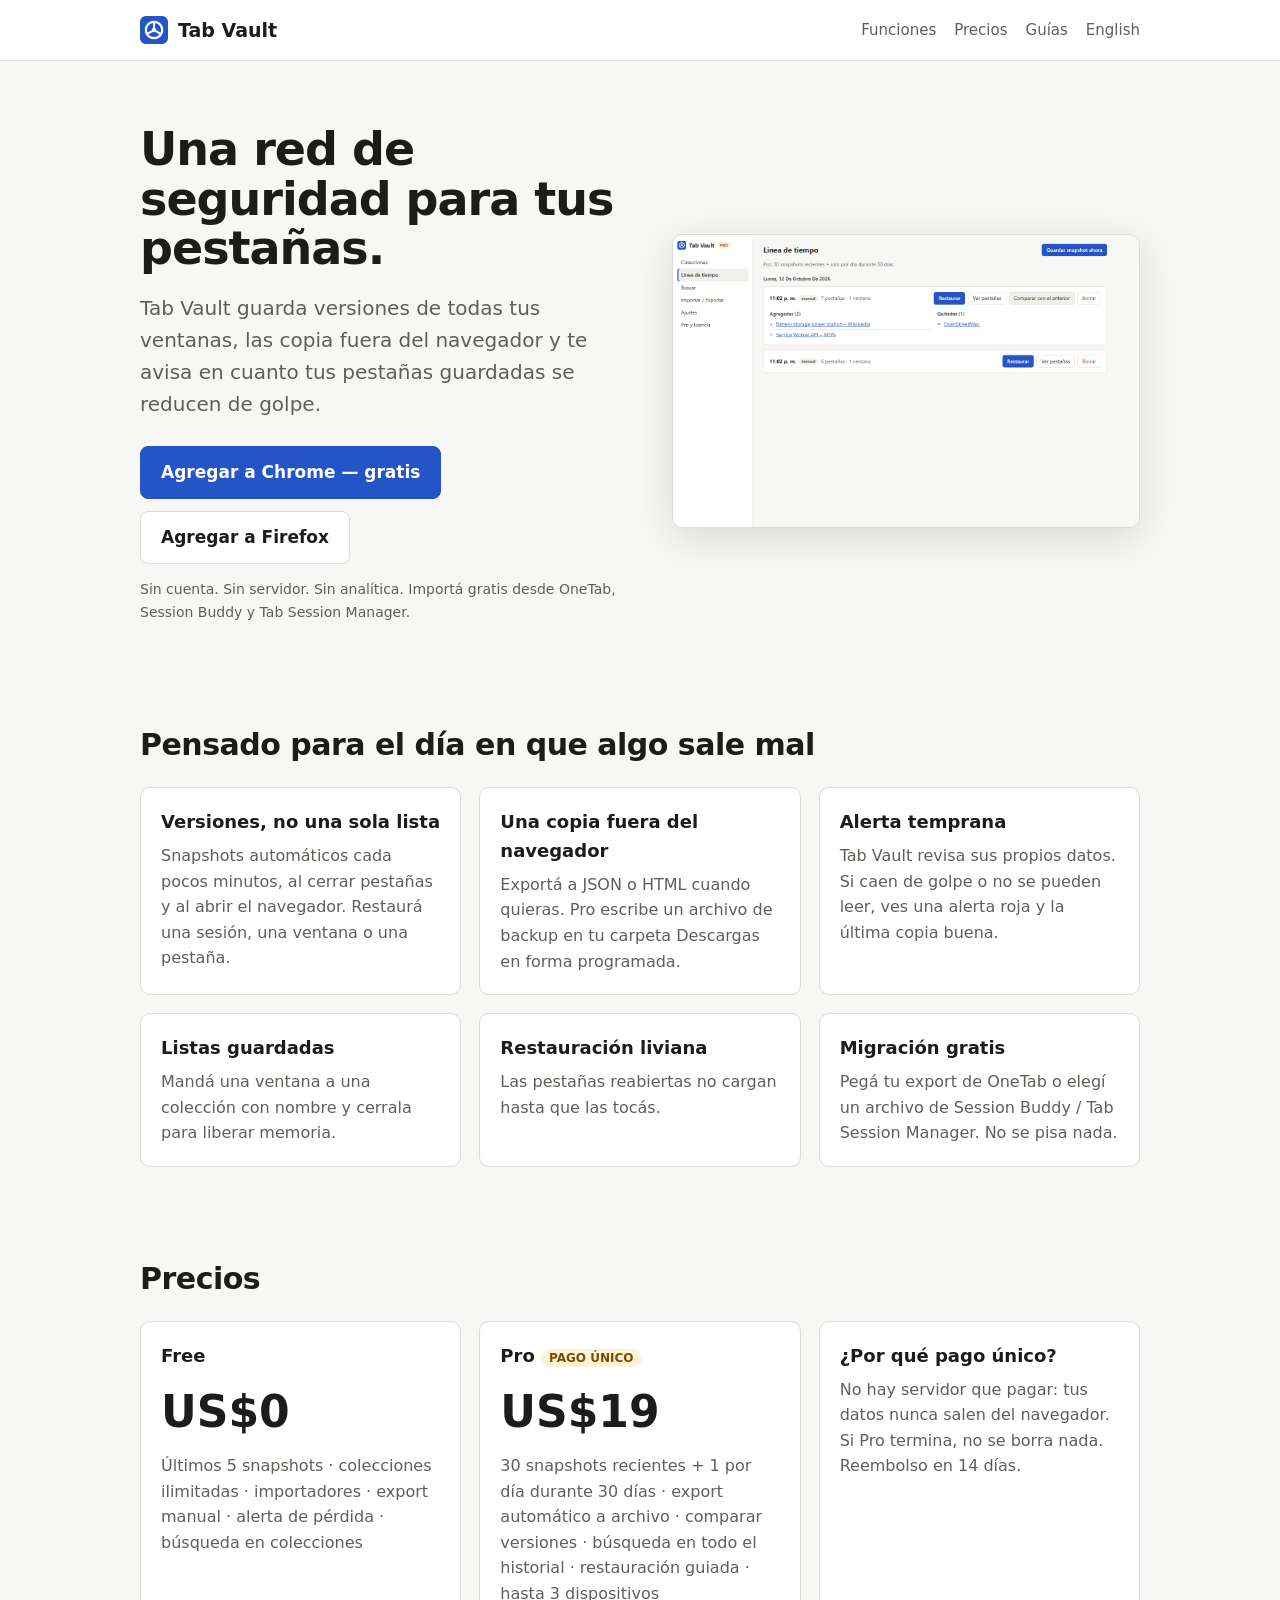
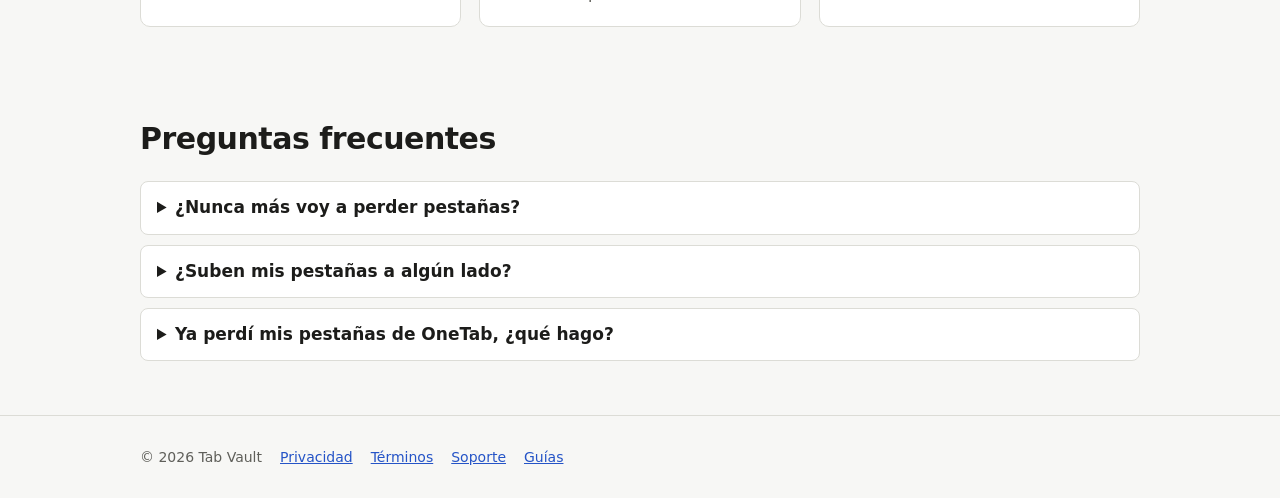
==== es/index.html @ 11bf00ca "Landing de Tab Vault Co-Authored-By: Claude Opus 5.5 <noreply@anthropic.com>" ====
<!doctype html>
<html lang="es">
<head>
  <meta charset="utf-8">
  <meta name="viewport" content="width=device-width, initial-scale=1">
  <title>Tab Vault — copias versionadas y locales de tus pestañas</title>
  <meta name="description" content="Snapshots automáticos y versionados de tus pestañas, listas guardadas, export a archivo y alerta si tus pestañas guardadas desaparecen de golpe. 100% local.">
  <link rel="icon" href="../img/icon-48.png">
  <link rel="stylesheet" href="../styles.css">
</head>
<body>
<header class="top"><div class="wrap">
  <a class="logo" href="../es/"><img src="../img/icon-48.png" width="28" height="28" alt="">Tab Vault</a>
  <nav><a href="../es/#funciones">Funciones</a><a href="../es/#precios">Precios</a><a href="../guides/">Guías</a><a href="../">English</a></nav>
</div></header>
<main class="wrap">
<div class="hero">
  <div>
    <h1>Una red de seguridad para tus pestañas.</h1>
    <p class="lead">Tab Vault guarda versiones de todas tus ventanas, las copia fuera del navegador y te avisa en cuanto tus pestañas guardadas se reducen de golpe.</p>
    <div class="btns">
      <a class="btn primary" href="#instalar">Agregar a Chrome — gratis</a>
      <a class="btn" href="#instalar">Agregar a Firefox</a>
    </div>
    <p class="small">Sin cuenta. Sin servidor. Sin analítica. Importá gratis desde OneTab, Session Buddy y Tab Session Manager.</p>
  </div>
  <img src="../img/es/2-timeline-diff.png" alt="Línea de tiempo de Tab Vault con dos snapshots y las pestañas agregadas y quitadas" width="1280" height="800">
</div>

<section id="funciones">
  <h2>Pensado para el día en que algo sale mal</h2>
  <div class="grid3">
    <div class="card"><h3>Versiones, no una sola lista</h3><p>Snapshots automáticos cada pocos minutos, al cerrar pestañas y al abrir el navegador. Restaurá una sesión, una ventana o una pestaña.</p></div>
    <div class="card"><h3>Una copia fuera del navegador</h3><p>Exportá a JSON o HTML cuando quieras. Pro escribe un archivo de backup en tu carpeta Descargas en forma programada.</p></div>
    <div class="card"><h3>Alerta temprana</h3><p>Tab Vault revisa sus propios datos. Si caen de golpe o no se pueden leer, ves una alerta roja y la última copia buena.</p></div>
    <div class="card"><h3>Listas guardadas</h3><p>Mandá una ventana a una colección con nombre y cerrala para liberar memoria.</p></div>
    <div class="card"><h3>Restauración liviana</h3><p>Las pestañas reabiertas no cargan hasta que las tocás.</p></div>
    <div class="card"><h3>Migración gratis</h3><p>Pegá tu export de OneTab o elegí un archivo de Session Buddy / Tab Session Manager. No se pisa nada.</p></div>
  </div>
</section>

<section id="precios">
  <h2>Precios</h2>
  <div class="grid3">
    <div class="card"><h3>Free</h3><div class="price">US$0</div><p>Últimos 5 snapshots · colecciones ilimitadas · importadores · export manual · alerta de pérdida · búsqueda en colecciones</p></div>
    <div class="card"><h3>Pro <span class="badge">PAGO ÚNICO</span></h3><div class="price">US$19</div><p>30 snapshots recientes + 1 por día durante 30 días · export automático a archivo · comparar versiones · búsqueda en todo el historial · restauración guiada · hasta 3 dispositivos</p></div>
    <div class="card"><h3>¿Por qué pago único?</h3><p>No hay servidor que pagar: tus datos nunca salen del navegador. Si Pro termina, no se borra nada. Reembolso en 14 días.</p></div>
  </div>
</section>

<section>
  <h2>Preguntas frecuentes</h2>
  <details><summary>¿Nunca más voy a perder pestañas?</summary><p>Ningún software puede prometer eso. Tab Vault guarda varias versiones, una segunda copia en otro almacenamiento, archivos de export fuera del navegador y una alerta si los datos caen de golpe. Exportá lo importante.</p></details>
  <details><summary>¿Suben mis pestañas a algún lado?</summary><p>No. La única llamada de red es la verificación de la licencia Pro, que envía solo la clave. <a href="../privacy.html">Privacidad</a>.</p></details>
  <details><summary>Ya perdí mis pestañas de OneTab, ¿qué hago?</summary><p>Seguí <a href="../guides/recuperar-pestanas-onetab.html">esta guía</a>.</p></details>
</section>

</main>
<footer><div class="wrap">
  <span>© 2026 Tab Vault</span><a href="../privacy.html">Privacidad</a><a href="../terms.html">Términos</a><a href="../support.html">Soporte</a><a href="../guides/">Guías</a>
</div></footer>
</body>
</html>
---- styles.css ----
:root {
  --bg: #f7f7f5; --surface: #fff; --text: #1c1c1a; --muted: #5f5f5a; --border: #dcdcd6;
  --accent: #2554c7; --accent-text: #fff; --pro-bg: #fff3d6; --pro: #7a4b00;
  color-scheme: light dark;
}
@media (prefers-color-scheme: dark) {
  :root { --bg: #161615; --surface: #1f1f1d; --text: #ececea; --muted: #a9a9a3; --border: #3a3a36; --accent: #8aa9ff; --accent-text: #0d1430; --pro-bg: #3a2c0b; --pro: #ffd27a; }
}
* { box-sizing: border-box; }
body { margin: 0; background: var(--bg); color: var(--text); font: 17px/1.6 system-ui, -apple-system, 'Segoe UI', Roboto, sans-serif; }
a { color: var(--accent); }
.wrap { max-width: 1040px; margin: 0 auto; padding: 0 20px; }
header.top { border-bottom: 1px solid var(--border); background: var(--surface); }
header.top .wrap { display: flex; align-items: center; gap: 18px; height: 60px; }
header.top .logo { display: flex; gap: 10px; align-items: center; font-weight: 800; color: var(--text); text-decoration: none; font-size: 19px; }
header.top nav { margin-left: auto; display: flex; gap: 18px; font-size: 15px; flex-wrap: wrap; }
header.top nav a { color: var(--muted); text-decoration: none; }
header.top nav a:hover { color: var(--text); }
.hero { padding: 64px 0 40px; display: grid; grid-template-columns: 1.05fr 1fr; gap: 40px; align-items: center; }
.hero h1 { font-size: 46px; line-height: 1.08; letter-spacing: -1px; margin: 0 0 18px; }
.hero p.lead { font-size: 20px; color: var(--muted); margin: 0 0 26px; }
.hero img { width: 100%; height: auto; border-radius: 10px; border: 1px solid var(--border); box-shadow: 0 10px 40px rgba(0,0,0,.12); }
.btn { display: inline-block; padding: 12px 20px; border-radius: 8px; font-weight: 700; text-decoration: none; border: 1px solid var(--border); color: var(--text); background: var(--surface); }
.btn.primary { background: var(--accent); color: var(--accent-text); border-color: var(--accent); }
.btns { display: flex; gap: 12px; flex-wrap: wrap; }
.small { font-size: 14px; color: var(--muted); }
section { padding: 44px 0; }
section h2 { font-size: 30px; letter-spacing: -.5px; margin: 0 0 18px; }
.grid3 { display: grid; grid-template-columns: repeat(3, 1fr); gap: 18px; }
.card { background: var(--surface); border: 1px solid var(--border); border-radius: 10px; padding: 20px; }
.card h3 { margin: 0 0 6px; font-size: 18px; }
.card p { margin: 0; color: var(--muted); font-size: 16px; }
.shots { display: grid; grid-template-columns: repeat(2, 1fr); gap: 18px; }
.shots img { width: 100%; height: auto; border-radius: 8px; border: 1px solid var(--border); }
table.cmp { width: 100%; border-collapse: collapse; background: var(--surface); border-radius: 10px; overflow: hidden; }
table.cmp th, table.cmp td { padding: 10px 14px; border-bottom: 1px solid var(--border); text-align: left; vertical-align: top; }
table.cmp th { font-size: 15px; }
.price { font-size: 44px; font-weight: 800; margin: 6px 0; }
.badge { font-size: 12px; font-weight: 800; padding: 2px 8px; border-radius: 99px; background: var(--pro-bg); color: var(--pro); }
details { background: var(--surface); border: 1px solid var(--border); border-radius: 8px; padding: 12px 16px; margin-bottom: 10px; }
details summary { cursor: pointer; font-weight: 600; }
article.doc { max-width: 760px; padding: 40px 0 60px; }
article.doc h1 { font-size: 36px; line-height: 1.15; letter-spacing: -.5px; }
article.doc h2 { font-size: 24px; margin-top: 36px; }
article.doc .note { background: var(--surface); border-left: 4px solid var(--accent); padding: 12px 16px; border-radius: 6px; }
footer { border-top: 1px solid var(--border); padding: 30px 0; color: var(--muted); font-size: 14px; }
footer .wrap { display: flex; gap: 18px; flex-wrap: wrap; }
code { background: var(--surface); border: 1px solid var(--border); border-radius: 4px; padding: 1px 5px; font-size: .9em; }
@media (max-width: 820px) {
  .hero { grid-template-columns: 1fr; padding-top: 36px; }
  .hero h1 { font-size: 34px; }
  .grid3, .shots { grid-template-columns: 1fr; }
  header.top .wrap { height: auto; padding-top: 10px; padding-bottom: 10px; flex-wrap: wrap; }
  header.top nav { margin-left: 0; }
  table.cmp { font-size: 14px; }
}
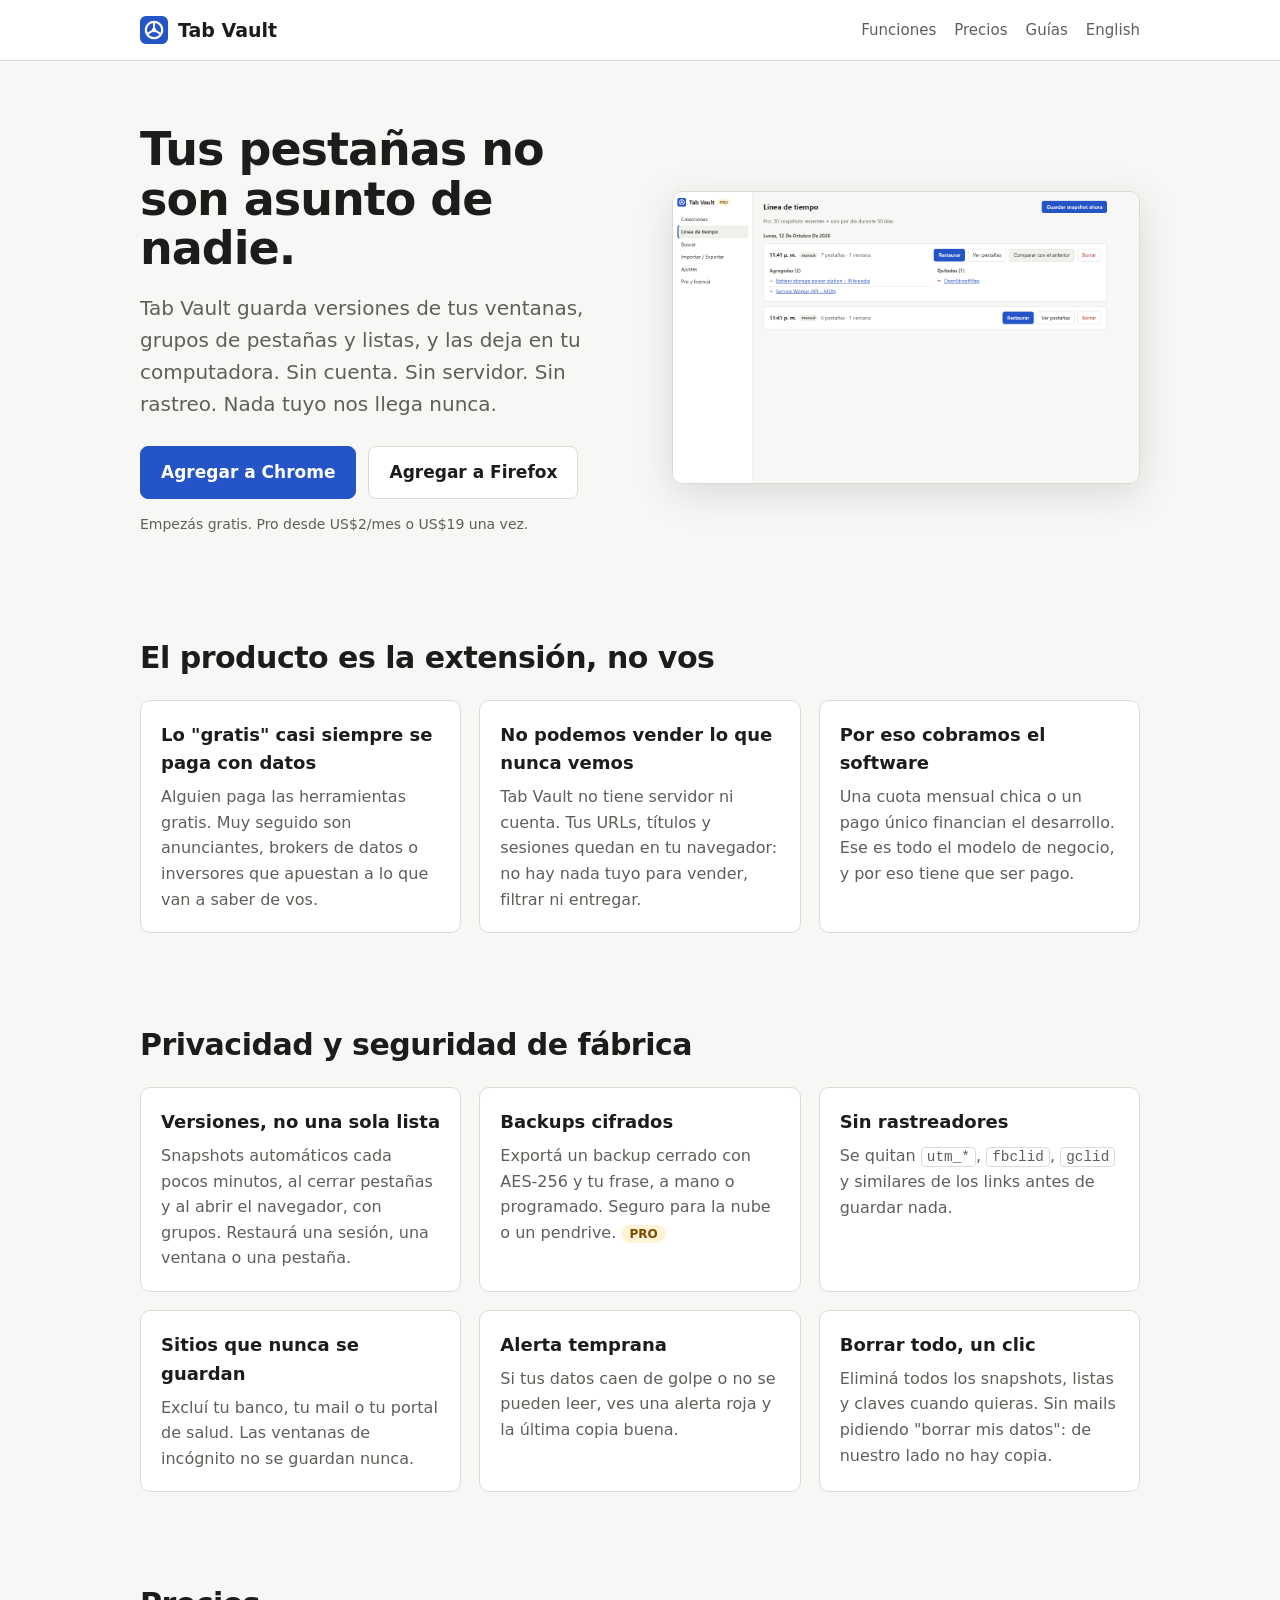
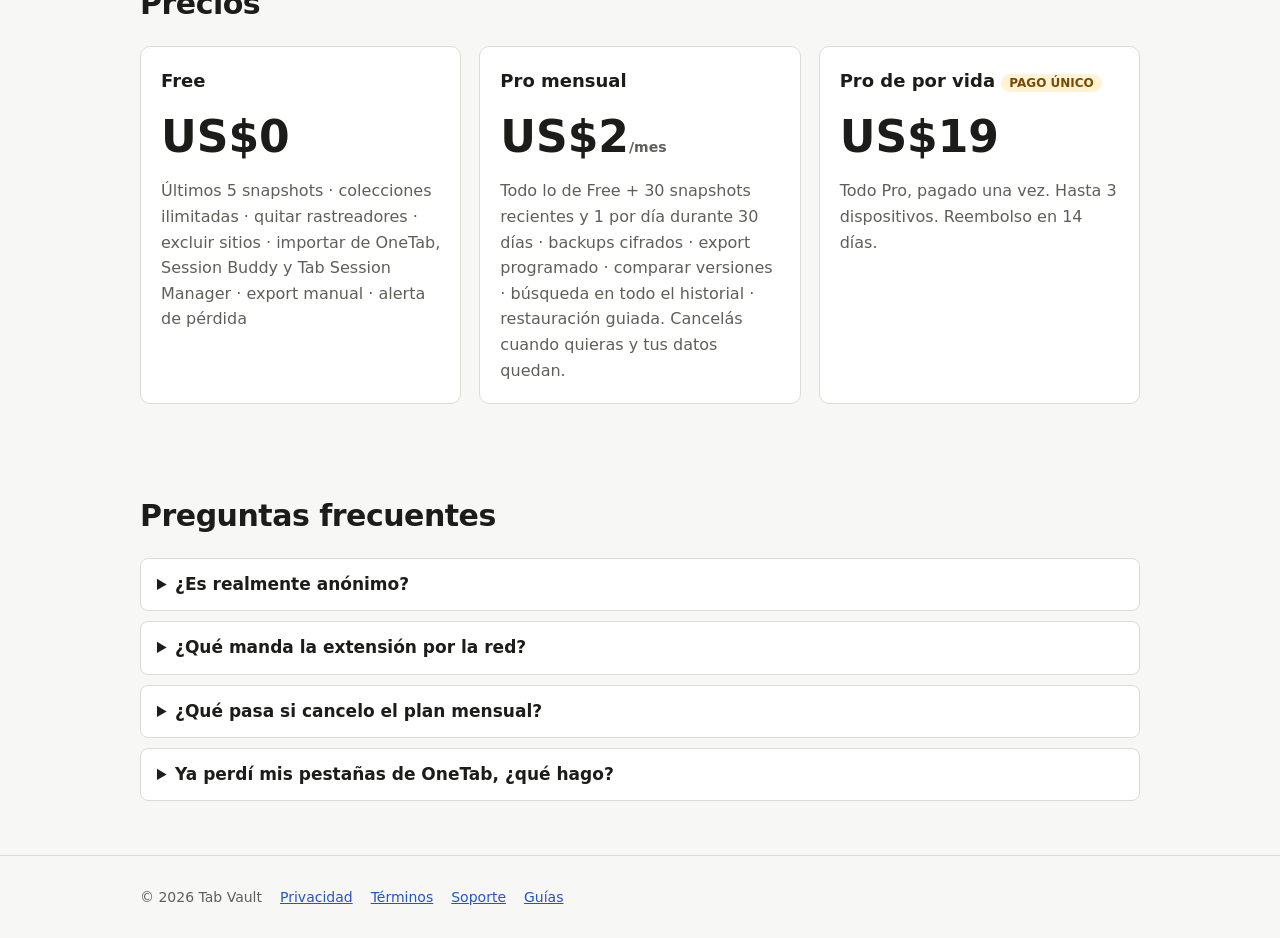
==== commit 4aa0246c: "Landing v0.2.0: privacidad + plan mensual Co-Authored-By: Claude Opus 5.5 <noreply@anthropic.com>" ====
--- a/es/index.html
+++ b/es/index.html
@@ -3,8 +3,8 @@
 <head>
   <meta charset="utf-8">
   <meta name="viewport" content="width=device-width, initial-scale=1">
-  <title>Tab Vault — copias versionadas y locales de tus pestañas</title>
-  <meta name="description" content="Snapshots automáticos y versionados de tus pestañas, listas guardadas, export a archivo y alerta si tus pestañas guardadas desaparecen de golpe. 100% local.">
+  <title>Tab Vault — backups privados y locales de tus pestañas</title>
+  <meta name="description" content="Snapshots versionados de tus pestañas, grupos y listas, backups cifrados y alerta si tus pestañas desaparecen. Sin cuenta, sin servidor, sin rastreo. El producto es la extensión, no vos.">
   <link rel="icon" href="../img/icon-48.png">
   <link rel="stylesheet" href="../styles.css">
 </head>
@@ -16,42 +16,52 @@
 <main class="wrap">
 <div class="hero">
   <div>
-    <h1>Una red de seguridad para tus pestañas.</h1>
-    <p class="lead">Tab Vault guarda versiones de todas tus ventanas, las copia fuera del navegador y te avisa en cuanto tus pestañas guardadas se reducen de golpe.</p>
+    <h1>Tus pestañas no son asunto de nadie.</h1>
+    <p class="lead">Tab Vault guarda versiones de tus ventanas, grupos de pestañas y listas, y las deja en tu computadora. Sin cuenta. Sin servidor. Sin rastreo. Nada tuyo nos llega nunca.</p>
     <div class="btns">
-      <a class="btn primary" href="#instalar">Agregar a Chrome — gratis</a>
+      <a class="btn primary" href="#instalar">Agregar a Chrome</a>
       <a class="btn" href="#instalar">Agregar a Firefox</a>
     </div>
-    <p class="small">Sin cuenta. Sin servidor. Sin analítica. Importá gratis desde OneTab, Session Buddy y Tab Session Manager.</p>
+    <p class="small">Empezás gratis. Pro desde US$2/mes o US$19 una vez.</p>
   </div>
   <img src="../img/es/2-timeline-diff.png" alt="Línea de tiempo de Tab Vault con dos snapshots y las pestañas agregadas y quitadas" width="1280" height="800">
 </div>
 
+<section id="por-que">
+  <h2>El producto es la extensión, no vos</h2>
+  <div class="grid3">
+    <div class="card"><h3>Lo "gratis" casi siempre se paga con datos</h3><p>Alguien paga las herramientas gratis. Muy seguido son anunciantes, brokers de datos o inversores que apuestan a lo que van a saber de vos.</p></div>
+    <div class="card"><h3>No podemos vender lo que nunca vemos</h3><p>Tab Vault no tiene servidor ni cuenta. Tus URLs, títulos y sesiones quedan en tu navegador: no hay nada tuyo para vender, filtrar ni entregar.</p></div>
+    <div class="card"><h3>Por eso cobramos el software</h3><p>Una cuota mensual chica o un pago único financian el desarrollo. Ese es todo el modelo de negocio, y por eso tiene que ser pago.</p></div>
+  </div>
+</section>
+
 <section id="funciones">
-  <h2>Pensado para el día en que algo sale mal</h2>
+  <h2>Privacidad y seguridad de fábrica</h2>
   <div class="grid3">
-    <div class="card"><h3>Versiones, no una sola lista</h3><p>Snapshots automáticos cada pocos minutos, al cerrar pestañas y al abrir el navegador. Restaurá una sesión, una ventana o una pestaña.</p></div>
-    <div class="card"><h3>Una copia fuera del navegador</h3><p>Exportá a JSON o HTML cuando quieras. Pro escribe un archivo de backup en tu carpeta Descargas en forma programada.</p></div>
-    <div class="card"><h3>Alerta temprana</h3><p>Tab Vault revisa sus propios datos. Si caen de golpe o no se pueden leer, ves una alerta roja y la última copia buena.</p></div>
-    <div class="card"><h3>Listas guardadas</h3><p>Mandá una ventana a una colección con nombre y cerrala para liberar memoria.</p></div>
-    <div class="card"><h3>Restauración liviana</h3><p>Las pestañas reabiertas no cargan hasta que las tocás.</p></div>
-    <div class="card"><h3>Migración gratis</h3><p>Pegá tu export de OneTab o elegí un archivo de Session Buddy / Tab Session Manager. No se pisa nada.</p></div>
+    <div class="card"><h3>Versiones, no una sola lista</h3><p>Snapshots automáticos cada pocos minutos, al cerrar pestañas y al abrir el navegador, con grupos. Restaurá una sesión, una ventana o una pestaña.</p></div>
+    <div class="card"><h3>Backups cifrados</h3><p>Exportá un backup cerrado con AES-256 y tu frase, a mano o programado. Seguro para la nube o un pendrive. <span class="badge">PRO</span></p></div>
+    <div class="card"><h3>Sin rastreadores</h3><p>Se quitan <code>utm_*</code>, <code>fbclid</code>, <code>gclid</code> y similares de los links antes de guardar nada.</p></div>
+    <div class="card"><h3>Sitios que nunca se guardan</h3><p>Excluí tu banco, tu mail o tu portal de salud. Las ventanas de incógnito no se guardan nunca.</p></div>
+    <div class="card"><h3>Alerta temprana</h3><p>Si tus datos caen de golpe o no se pueden leer, ves una alerta roja y la última copia buena.</p></div>
+    <div class="card"><h3>Borrar todo, un clic</h3><p>Eliminá todos los snapshots, listas y claves cuando quieras. Sin mails pidiendo "borrar mis datos": de nuestro lado no hay copia.</p></div>
   </div>
 </section>
 
 <section id="precios">
   <h2>Precios</h2>
   <div class="grid3">
-    <div class="card"><h3>Free</h3><div class="price">US$0</div><p>Últimos 5 snapshots · colecciones ilimitadas · importadores · export manual · alerta de pérdida · búsqueda en colecciones</p></div>
-    <div class="card"><h3>Pro <span class="badge">PAGO ÚNICO</span></h3><div class="price">US$19</div><p>30 snapshots recientes + 1 por día durante 30 días · export automático a archivo · comparar versiones · búsqueda en todo el historial · restauración guiada · hasta 3 dispositivos</p></div>
-    <div class="card"><h3>¿Por qué pago único?</h3><p>No hay servidor que pagar: tus datos nunca salen del navegador. Si Pro termina, no se borra nada. Reembolso en 14 días.</p></div>
+    <div class="card"><h3>Free</h3><div class="price">US$0</div><p>Últimos 5 snapshots · colecciones ilimitadas · quitar rastreadores · excluir sitios · importar de OneTab, Session Buddy y Tab Session Manager · export manual · alerta de pérdida</p></div>
+    <div class="card"><h3>Pro mensual</h3><div class="price">US$2<span class="small">/mes</span></div><p>Todo lo de Free + 30 snapshots recientes y 1 por día durante 30 días · backups cifrados · export programado · comparar versiones · búsqueda en todo el historial · restauración guiada. Cancelás cuando quieras y tus datos quedan.</p></div>
+    <div class="card"><h3>Pro de por vida <span class="badge">PAGO ÚNICO</span></h3><div class="price">US$19</div><p>Todo Pro, pagado una vez. Hasta 3 dispositivos. Reembolso en 14 días.</p></div>
   </div>
 </section>
 
 <section>
   <h2>Preguntas frecuentes</h2>
-  <details><summary>¿Nunca más voy a perder pestañas?</summary><p>Ningún software puede prometer eso. Tab Vault guarda varias versiones, una segunda copia en otro almacenamiento, archivos de export fuera del navegador y una alerta si los datos caen de golpe. Exportá lo importante.</p></details>
-  <details><summary>¿Suben mis pestañas a algún lado?</summary><p>No. La única llamada de red es la verificación de la licencia Pro, que envía solo la clave. <a href="../privacy.html">Privacidad</a>.</p></details>
+  <details><summary>¿Es realmente anónimo?</summary><p>Usar Tab Vault sí: no hay cuenta, ni analítica, y tus pestañas no salen del navegador. Pagar no es 100% anónimo: Polar, nuestro procesador de pagos, necesita un email y una tarjeta como cualquier tienda, y nosotros vemos ese email para recibos y reembolsos. Es lo único que vemos, y nunca se cruza con tu navegación porque tu navegación nunca nos llega.</p></details>
+  <details><summary>¿Qué manda la extensión por la red?</summary><p>Free: nada. Pro: una vez por día, tu clave de licencia y una etiqueta aleatoria del dispositivo a Polar para verificarla. Nunca URLs, títulos ni sesiones. <a href="../privacy.html">Privacidad</a>.</p></details>
+  <details><summary>¿Qué pasa si cancelo el plan mensual?</summary><p>No se borra nada. Vuelve a los límites de Free para los snapshots futuros y todo lo que ya tenés queda.</p></details>
   <details><summary>Ya perdí mis pestañas de OneTab, ¿qué hago?</summary><p>Seguí <a href="../guides/recuperar-pestanas-onetab.html">esta guía</a>.</p></details>
 </section>
 
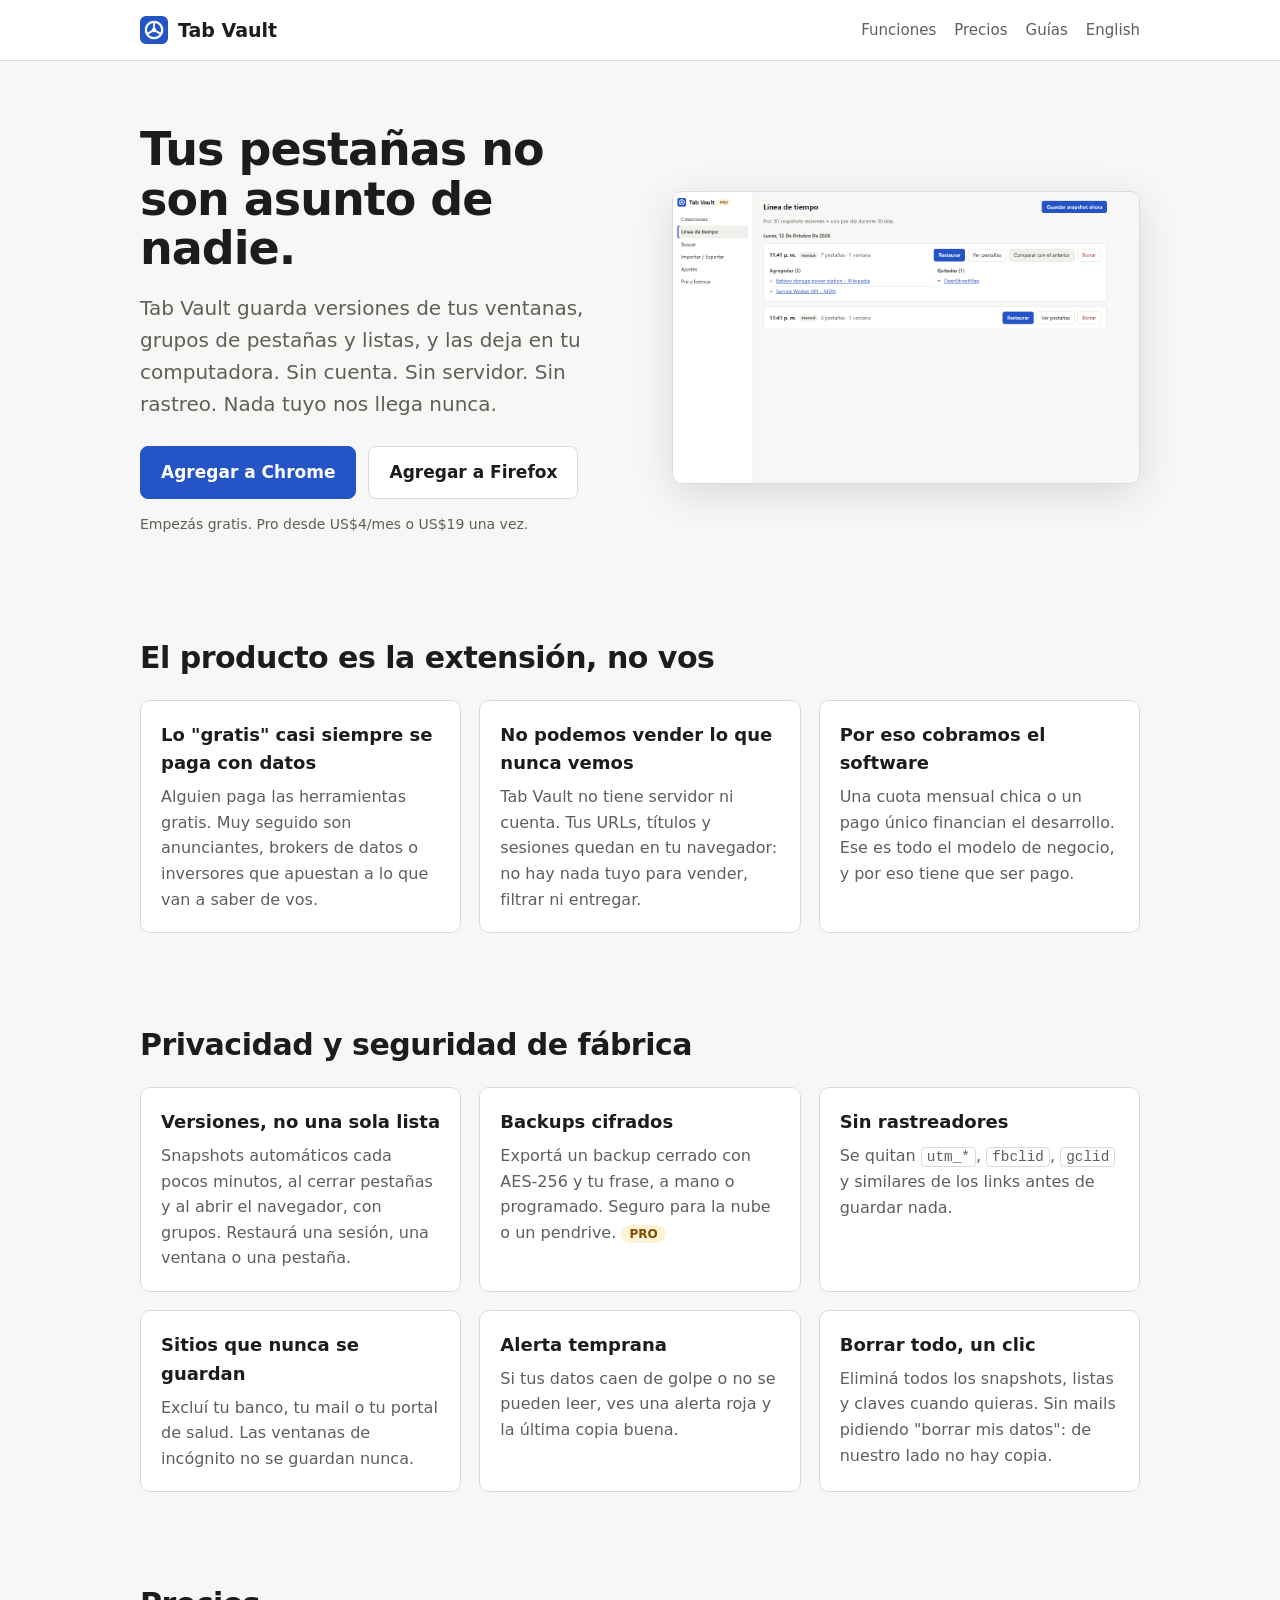
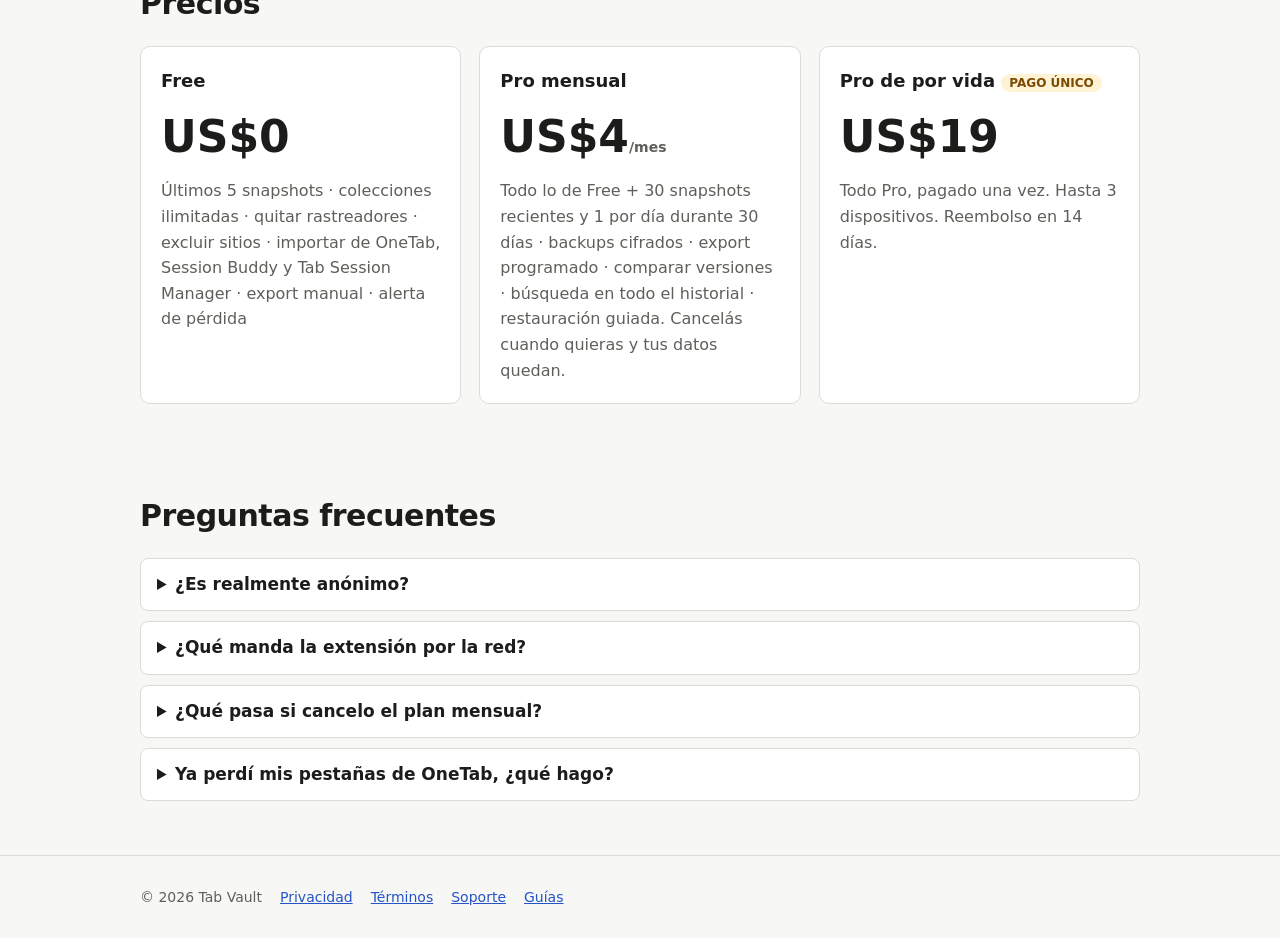
==== commit 7b4edf06: "Precio mensual: US$4 Co-Authored-By: Claude Opus 5.5 <noreply@anthropic.com>" ====
--- a/es/index.html
+++ b/es/index.html
@@ -22,7 +22,7 @@
       <a class="btn primary" href="#instalar">Agregar a Chrome</a>
       <a class="btn" href="#instalar">Agregar a Firefox</a>
     </div>
-    <p class="small">Empezás gratis. Pro desde US$2/mes o US$19 una vez.</p>
+    <p class="small">Empezás gratis. Pro desde US$4/mes o US$19 una vez.</p>
   </div>
   <img src="../img/es/2-timeline-diff.png" alt="Línea de tiempo de Tab Vault con dos snapshots y las pestañas agregadas y quitadas" width="1280" height="800">
 </div>
@@ -52,7 +52,7 @@
   <h2>Precios</h2>
   <div class="grid3">
     <div class="card"><h3>Free</h3><div class="price">US$0</div><p>Últimos 5 snapshots · colecciones ilimitadas · quitar rastreadores · excluir sitios · importar de OneTab, Session Buddy y Tab Session Manager · export manual · alerta de pérdida</p></div>
-    <div class="card"><h3>Pro mensual</h3><div class="price">US$2<span class="small">/mes</span></div><p>Todo lo de Free + 30 snapshots recientes y 1 por día durante 30 días · backups cifrados · export programado · comparar versiones · búsqueda en todo el historial · restauración guiada. Cancelás cuando quieras y tus datos quedan.</p></div>
+    <div class="card"><h3>Pro mensual</h3><div class="price">US$4<span class="small">/mes</span></div><p>Todo lo de Free + 30 snapshots recientes y 1 por día durante 30 días · backups cifrados · export programado · comparar versiones · búsqueda en todo el historial · restauración guiada. Cancelás cuando quieras y tus datos quedan.</p></div>
     <div class="card"><h3>Pro de por vida <span class="badge">PAGO ÚNICO</span></h3><div class="price">US$19</div><p>Todo Pro, pagado una vez. Hasta 3 dispositivos. Reembolso en 14 días.</p></div>
   </div>
 </section>
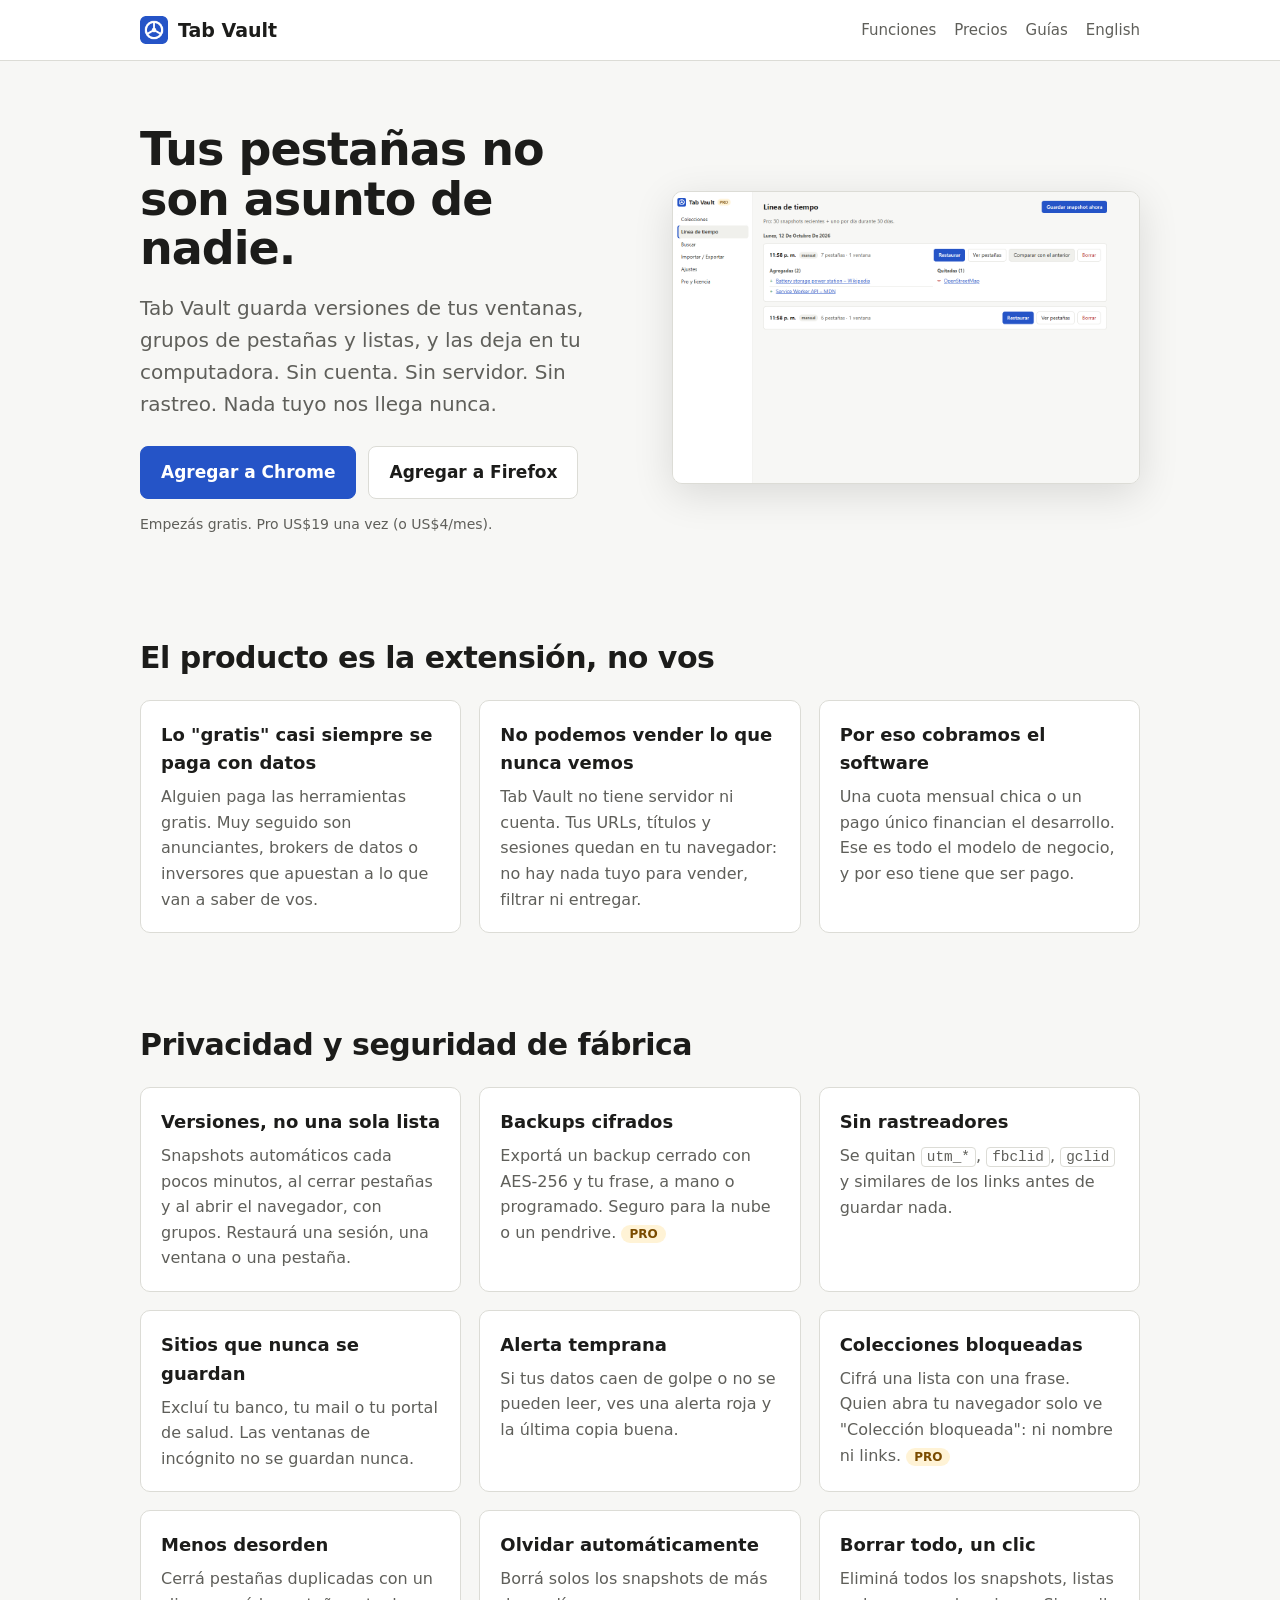
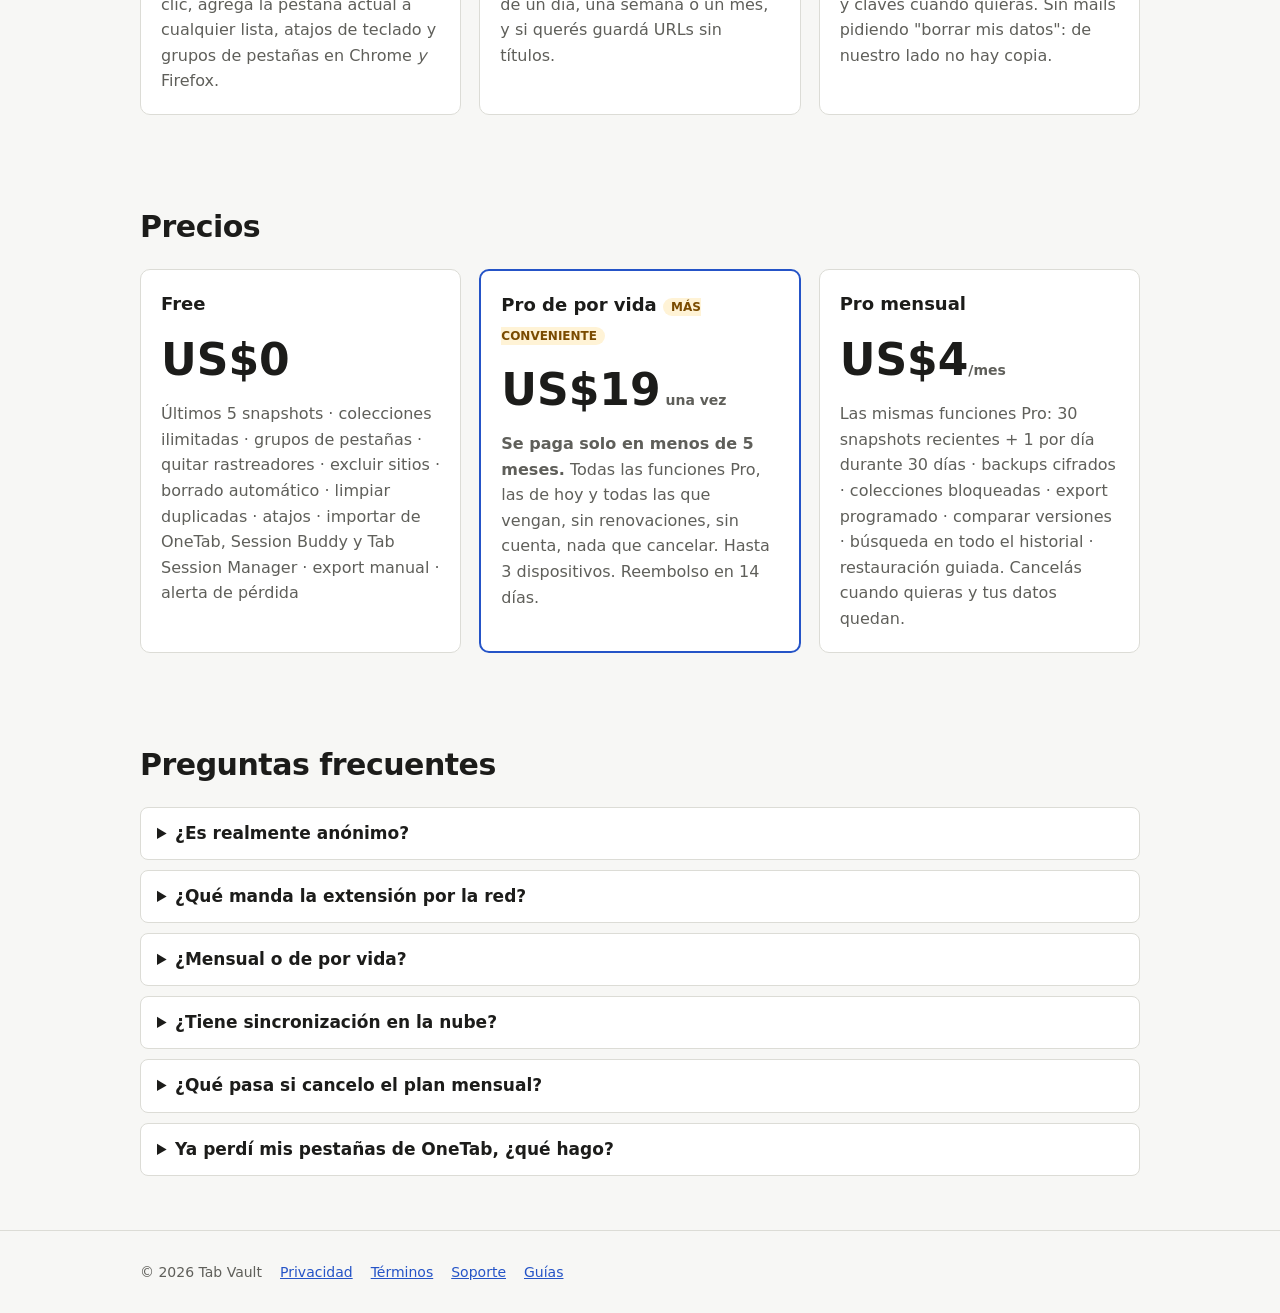
==== commit 26481bcb: "Landing v0.3.0: pago único destacado y nuevas funciones Co-Authored-By: Claude Opus 5.5 <noreply@ant" ====
--- a/es/index.html
+++ b/es/index.html
@@ -22,7 +22,7 @@
       <a class="btn primary" href="#instalar">Agregar a Chrome</a>
       <a class="btn" href="#instalar">Agregar a Firefox</a>
     </div>
-    <p class="small">Empezás gratis. Pro desde US$4/mes o US$19 una vez.</p>
+    <p class="small">Empezás gratis. Pro US$19 una vez (o US$4/mes).</p>
   </div>
   <img src="../img/es/2-timeline-diff.png" alt="Línea de tiempo de Tab Vault con dos snapshots y las pestañas agregadas y quitadas" width="1280" height="800">
 </div>
@@ -44,6 +44,9 @@
     <div class="card"><h3>Sin rastreadores</h3><p>Se quitan <code>utm_*</code>, <code>fbclid</code>, <code>gclid</code> y similares de los links antes de guardar nada.</p></div>
     <div class="card"><h3>Sitios que nunca se guardan</h3><p>Excluí tu banco, tu mail o tu portal de salud. Las ventanas de incógnito no se guardan nunca.</p></div>
     <div class="card"><h3>Alerta temprana</h3><p>Si tus datos caen de golpe o no se pueden leer, ves una alerta roja y la última copia buena.</p></div>
+    <div class="card"><h3>Colecciones bloqueadas</h3><p>Cifrá una lista con una frase. Quien abra tu navegador solo ve "Colección bloqueada": ni nombre ni links. <span class="badge">PRO</span></p></div>
+    <div class="card"><h3>Menos desorden</h3><p>Cerrá pestañas duplicadas con un clic, agregá la pestaña actual a cualquier lista, atajos de teclado y grupos de pestañas en Chrome <em>y</em> Firefox.</p></div>
+    <div class="card"><h3>Olvidar automáticamente</h3><p>Borrá solos los snapshots de más de un día, una semana o un mes, y si querés guardá URLs sin títulos.</p></div>
     <div class="card"><h3>Borrar todo, un clic</h3><p>Eliminá todos los snapshots, listas y claves cuando quieras. Sin mails pidiendo "borrar mis datos": de nuestro lado no hay copia.</p></div>
   </div>
 </section>
@@ -51,9 +54,9 @@
 <section id="precios">
   <h2>Precios</h2>
   <div class="grid3">
-    <div class="card"><h3>Free</h3><div class="price">US$0</div><p>Últimos 5 snapshots · colecciones ilimitadas · quitar rastreadores · excluir sitios · importar de OneTab, Session Buddy y Tab Session Manager · export manual · alerta de pérdida</p></div>
-    <div class="card"><h3>Pro mensual</h3><div class="price">US$4<span class="small">/mes</span></div><p>Todo lo de Free + 30 snapshots recientes y 1 por día durante 30 días · backups cifrados · export programado · comparar versiones · búsqueda en todo el historial · restauración guiada. Cancelás cuando quieras y tus datos quedan.</p></div>
-    <div class="card"><h3>Pro de por vida <span class="badge">PAGO ÚNICO</span></h3><div class="price">US$19</div><p>Todo Pro, pagado una vez. Hasta 3 dispositivos. Reembolso en 14 días.</p></div>
+    <div class="card"><h3>Free</h3><div class="price">US$0</div><p>Últimos 5 snapshots · colecciones ilimitadas · grupos de pestañas · quitar rastreadores · excluir sitios · borrado automático · limpiar duplicadas · atajos · importar de OneTab, Session Buddy y Tab Session Manager · export manual · alerta de pérdida</p></div>
+    <div class="card" style="border:2px solid var(--accent)"><h3>Pro de por vida <span class="badge">MÁS CONVENIENTE</span></h3><div class="price">US$19<span class="small"> una vez</span></div><p><strong>Se paga solo en menos de 5 meses.</strong> Todas las funciones Pro, las de hoy y todas las que vengan, sin renovaciones, sin cuenta, nada que cancelar. Hasta 3 dispositivos. Reembolso en 14 días.</p></div>
+    <div class="card"><h3>Pro mensual</h3><div class="price">US$4<span class="small">/mes</span></div><p>Las mismas funciones Pro: 30 snapshots recientes + 1 por día durante 30 días · backups cifrados · colecciones bloqueadas · export programado · comparar versiones · búsqueda en todo el historial · restauración guiada. Cancelás cuando quieras y tus datos quedan.</p></div>
   </div>
 </section>
 
@@ -61,6 +64,8 @@
   <h2>Preguntas frecuentes</h2>
   <details><summary>¿Es realmente anónimo?</summary><p>Usar Tab Vault sí: no hay cuenta, ni analítica, y tus pestañas no salen del navegador. Pagar no es 100% anónimo: Polar, nuestro procesador de pagos, necesita un email y una tarjeta como cualquier tienda, y nosotros vemos ese email para recibos y reembolsos. Es lo único que vemos, y nunca se cruza con tu navegación porque tu navegación nunca nos llega.</p></details>
   <details><summary>¿Qué manda la extensión por la red?</summary><p>Free: nada. Pro: una vez por día, tu clave de licencia y una etiqueta aleatoria del dispositivo a Polar para verificarla. Nunca URLs, títulos ni sesiones. <a href="../privacy.html">Privacidad</a>.</p></details>
+  <details><summary>¿Mensual o de por vida?</summary><p>Mismas funciones. El de por vida cuesta lo que menos de 5 meses del mensual, incluye todas las funciones Pro futuras y nunca se renueva: es el que recomendamos. El mensual está para probar Pro un tiempo.</p></details>
+  <details><summary>¿Tiene sincronización en la nube?</summary><p>No viene incluida, a propósito: sincronizar significa un servidor con tus pestañas. En cambio, poné el backup automático cifrado en una carpeta que ya sincronices (Drive, Dropbox, Syncthing) e importalo en tu otra computadora. Nadie más que vos lo puede leer.</p></details>
   <details><summary>¿Qué pasa si cancelo el plan mensual?</summary><p>No se borra nada. Vuelve a los límites de Free para los snapshots futuros y todo lo que ya tenés queda.</p></details>
   <details><summary>Ya perdí mis pestañas de OneTab, ¿qué hago?</summary><p>Seguí <a href="../guides/recuperar-pestanas-onetab.html">esta guía</a>.</p></details>
 </section>
